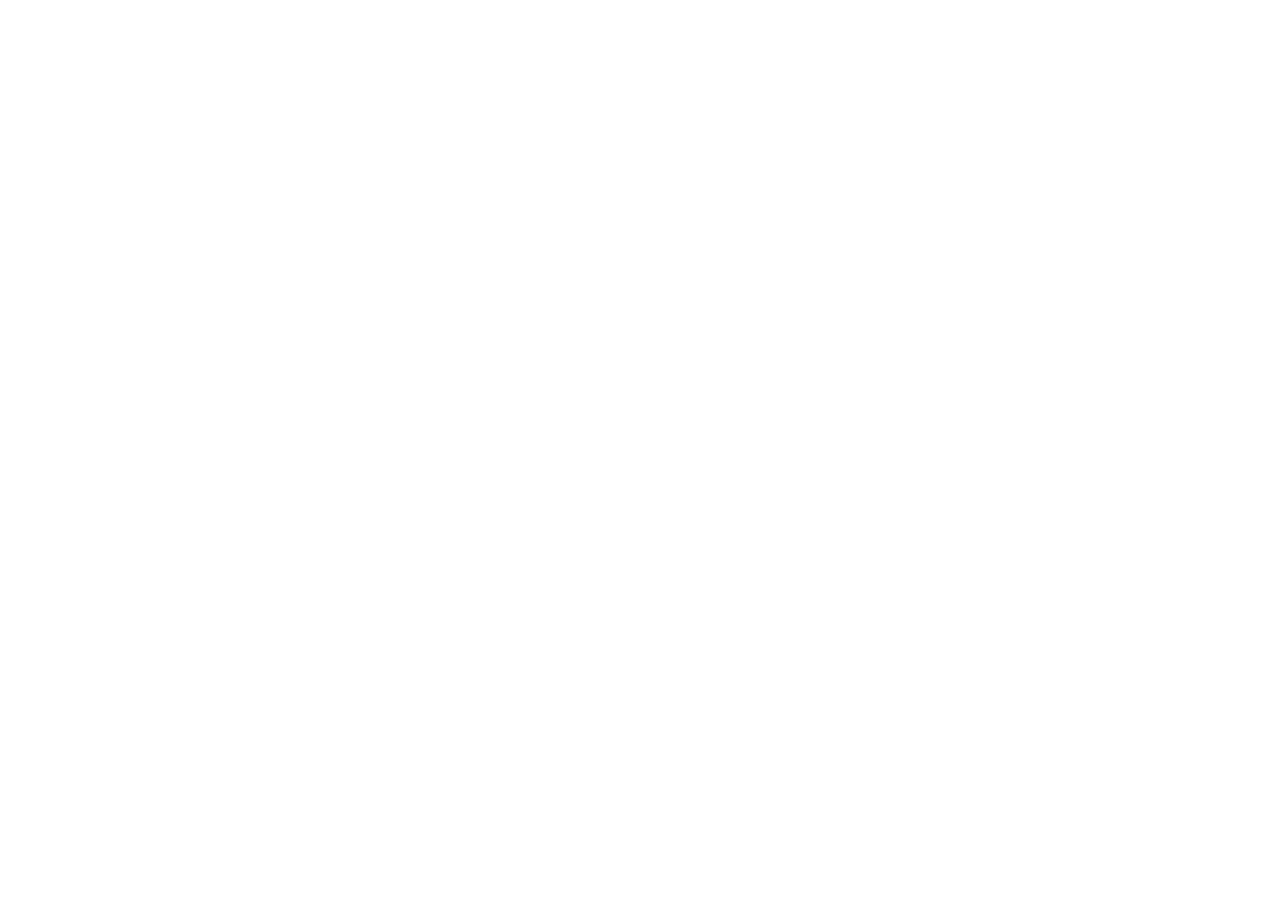
==== index.html @ adc4182f "Primeiro commit, iniciando o projeto do uber" ====
<!DOCTYPE html>
<html lang="pt-br">
<head>
    <meta charset="UTF-8">
    <meta name="viewport" content="width=device-width, initial-scale=1.0">
    <title>Uber</title>
    <link rel="stylesheet" href="style.css">
</head>
<body>
    
</body>
</html>
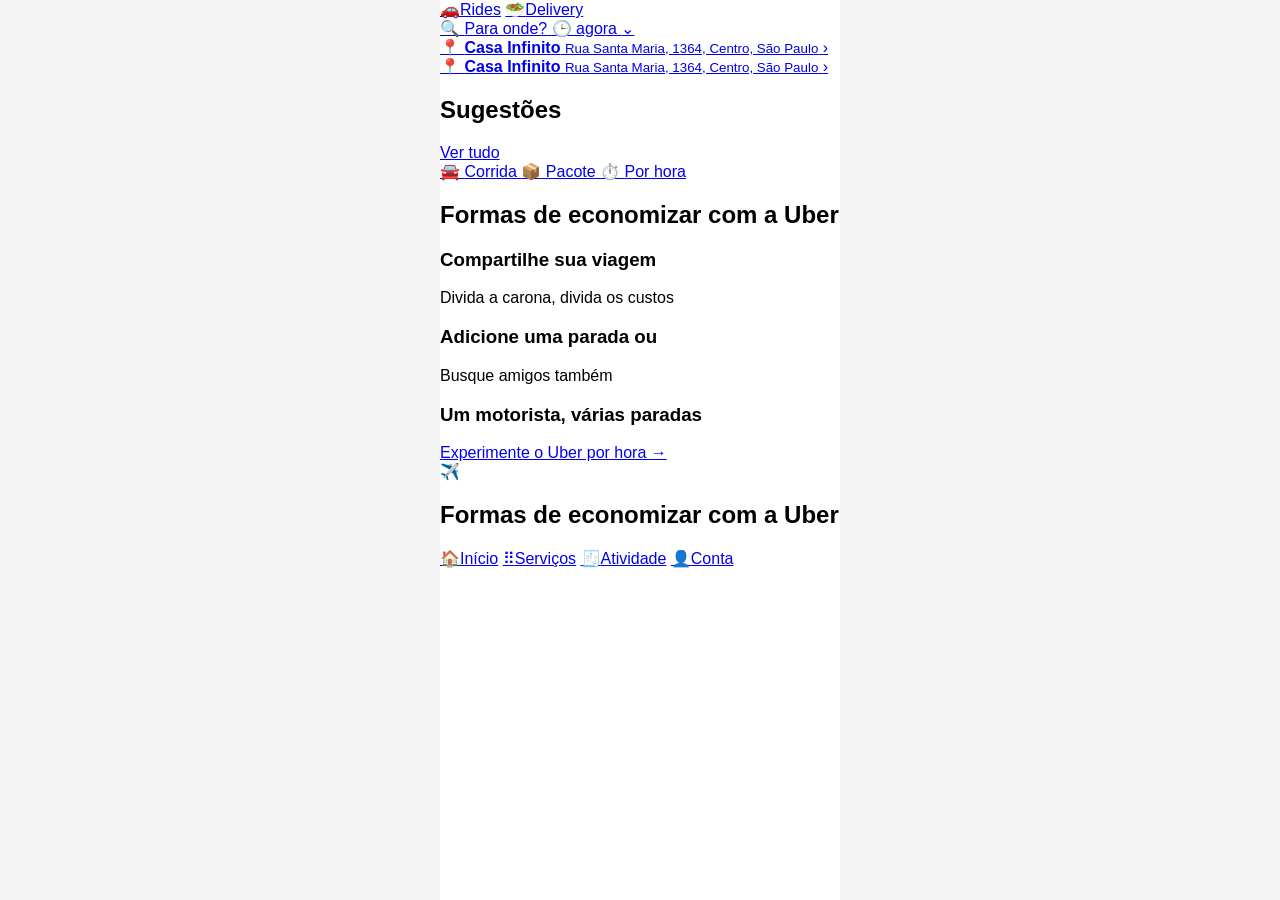
==== commit 6b564b90: "Início do projeto no arquivo index" ====
--- a/index.html
+++ b/index.html
@@ -7,6 +7,112 @@
     <link rel="stylesheet" href="style.css">
 </head>
 <body>
+    <div class="app">
+        <header class="topo">
+            <nav class="abas">
+                <a href="index.html" class="aba aba-ativa"><span class="aba-icone">🚗</span>Rides</a>
+                <a href="#" class="aba"><span class="aba-icone">🥗</span>Delivery</a>
+            </nav>
+
+            <!-- Barra de busca -->
+             <a href="destino.html" class="busca">
+                <span class="busca-lupa">🔍</span>
+                <span class="busca-texto">Para onde?</span>
+                <span class="busca-agora">🕒 agora <span class="seta-baixo">⌄</span></span>
+             </a>
+        </header>
+
+        <!-- LUGARES RECENTES -->
+         <section class="recentes">
+            <a href="#" class="lugar">
+                <span class="lugar-icone">📍</span>
+                <span class="lugar-info">
+                    <strong>Casa Infinito</strong>
+                    <small>Rua Santa Maria, 1364, Centro, São Paulo</small>
+                </span>
+                <span class="lugar-seta">›</span>
+            </a>
+            <a href="#" class="lugar">
+                <span class="lugar-icone">📍</span>
+                <span class="lugar-info">
+                    <strong>Casa Infinito</strong>
+                    <small>Rua Santa Maria, 1364, Centro, São Paulo</small>
+                </span>
+                <span class="lugar-seta">›</span>
+            </a>
+         </section>
+
+         <!-- SUGESTÕES -->
+          <section class="secao">
+            <div class="secao-titulo">
+                <h2>Sugestões</h2>
+                <a href="#">Ver tudo</a>
+            </div>
+            <div class="sugestoes">
+                <a href="corrida.html" class="sugestao">
+                    <span class="sugestao-icone">🚘</span>
+                    <span>Corrida</span>
+                </a>
+                <a href="#" class="sugestao">
+                    <span class="sugestao-icone">📦</span>
+                    <span>Pacote</span>
+                </a>
+                <a href="#" class="sugestao">
+                    <span class="sugestao-icone">⏱️</span>
+                    <span>Por hora</span>
+                </a>
+            </div>
+          </section>
+
+          <!-- FORMAS DE ECONOMIZAR (1) -->
+           <section class="secao">
+            <h2>Formas de economizar com a Uber</h2>
+            <div class="carrossel">
+                <article class="card-economia">
+                    <div class="card-img img-1"></div>
+                    <h3>Compartilhe sua viagem</h3>
+                    <p>Divida a carona, divida os custos</p>
+                </article>
+                <article class="card-economia">
+                    <div class="card-img img-2"></div>
+                    <h3>Adicione uma parada ou</h3>
+                    <p>Busque amigos também</p>
+                </article>
+            </div>
+           </section>
+
+           <!-- BANNER AZUL -->
+           <section class="banner-wrap">
+            <div class="banner">
+                <h3>Um motorista, várias paradas</h3>
+                <a href="#">Experimente o Uber por hora <span>→</span></a>
+                <div class="banner-aviao">✈️</div>
+            </div>
+            <div class="pontos">
+                <span class="ponto ponto-ativo"></span>
+                <span class="ponto"></span>
+                <span class="ponto"></span>
+            </div>
+           </section>
+
+           <!-- FORMAS DE ECONOMIZAR (2) -->
+            <section class="secao">
+                <h2>Formas de economizar com a Uber</h2>
+                <div class="carrossel">
+                    <div class="card-img img-3"></div>
+                    <div class="card-img img-4"></div>
+                </div>
+            </section>
+
+            <!-- MENU DE BAIXO -->
+             <nav class="menu-baixo">
+                <a href="index.html" class="menu-item menu-ativo"><span>🏠</span>Início</a>
+                <a href="#" class="menu-item"><span>⠿</span>Serviços</a>
+                <a href="viagens.html" class="menu-item"><span>🧾</span>Atividade</a>
+                <a href="#" class="menu-item"><span>👤</span>Conta</a>
+             </nav>
+             
+    </div>
     
 </body>
 </html>
--- a/style.css
+++ b/style.css
@@ -0,0 +1,11 @@
+body {
+  margin: 0;
+  background: #f3f3f3;
+  font-family: Arial, sans-serif;
+}
+.app {
+  max-width: 400px;
+  min-height: 100vh;
+  margin: 0 auto;
+  background: #fff;
+}
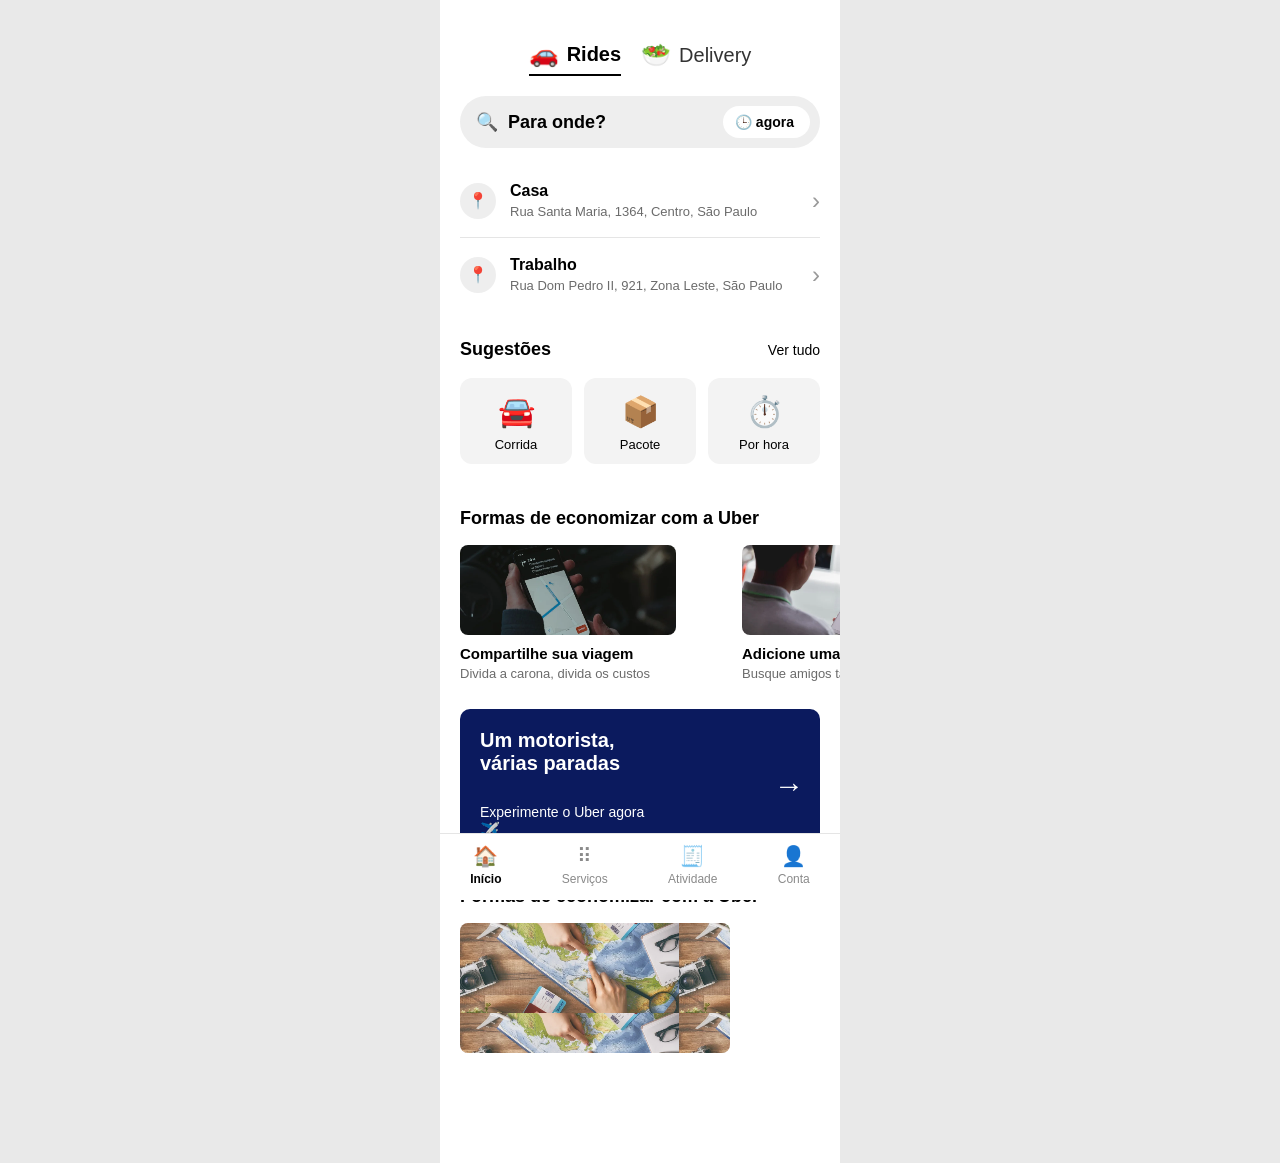
==== commit 2c6bd392: "Adicionando css ao index.html e corrigindo alguns erros" ====
--- a/index.html
+++ b/index.html
@@ -18,7 +18,7 @@
              <a href="destino.html" class="busca">
                 <span class="busca-lupa">🔍</span>
                 <span class="busca-texto">Para onde?</span>
-                <span class="busca-agora">🕒 agora <span class="seta-baixo">⌄</span></span>
+                <span class="busca-agora">🕒 agora <span class="seta-baixo"></span></span>
              </a>
         </header>
 
@@ -27,7 +27,7 @@
             <a href="#" class="lugar">
                 <span class="lugar-icone">📍</span>
                 <span class="lugar-info">
-                    <strong>Casa Infinito</strong>
+                    <strong>Casa</strong>
                     <small>Rua Santa Maria, 1364, Centro, São Paulo</small>
                 </span>
                 <span class="lugar-seta">›</span>
@@ -35,8 +35,8 @@
             <a href="#" class="lugar">
                 <span class="lugar-icone">📍</span>
                 <span class="lugar-info">
-                    <strong>Casa Infinito</strong>
-                    <small>Rua Santa Maria, 1364, Centro, São Paulo</small>
+                    <strong>Trabalho</strong>
+                    <small>Rua Dom Pedro II, 921, Zona Leste, São Paulo</small>
                 </span>
                 <span class="lugar-seta">›</span>
             </a>
@@ -85,7 +85,7 @@
            <section class="banner-wrap">
             <div class="banner">
                 <h3>Um motorista, várias paradas</h3>
-                <a href="#">Experimente o Uber por hora <span>→</span></a>
+                <a href="#">Experimente o Uber agora <span>→</span></a>
                 <div class="banner-aviao">✈️</div>
             </div>
             <div class="pontos">
--- a/style.css
+++ b/style.css
@@ -1,11 +1,306 @@
+    /* BASE */
+* {
+  box-sizing: border-box;
+  margin: 0;
+  padding: 0;
+}
+
 body {
-  margin: 0;
-  background: #f3f3f3;
-  font-family: Arial, sans-serif;
-}
+  font-family: Arial, Helvetica, sans-serif;
+  background: #e9e9e9;
+  color: #000;
+}
+
+a {
+  color: inherit;
+  text-decoration: none;
+}
+
+/* CELULAR CENTRALIZADO NO PC */
 .app {
   max-width: 400px;
   min-height: 100vh;
   margin: 0 auto;
   background: #fff;
-}+  padding-bottom: 90px; /* espaco para menu de baixo */
+}
+
+
+/* TOPO */
+.topo {
+  padding: 40px 20px 16px;
+}
+
+.abas {
+  display: flex;
+  justify-content: center;
+  gap: 20px;
+  margin-bottom: 20px;
+}
+
+.aba {
+  display: flex;
+  align-items: center;
+  gap: 8px;
+  font-size: 20px;
+  padding-bottom: 6px;
+  color: #333;
+}
+
+.aba-ativa {
+  font-weight: bold;
+  color: #000;
+  border-bottom: 2px solid #000;
+}
+
+.aba-icone {
+  font-size: 24px;
+}
+
+/* BUSCA */
+.busca {
+  display: flex;
+  align-items: center;
+  gap: 10px;
+  background: #eeeeee;
+  border-radius: 30px;
+  padding: 10px 10px 10px 16px;
+}
+
+.busca-lupa {
+  font-size: 18px;
+}
+
+.busca-texto {
+  flex: 1;
+  font-size: 18px;
+  font-weight: bold;
+}
+
+.busca-agora {
+  display: flex;
+  align-items: center;
+  gap: 4px;
+  background: #fff;
+  border-radius: 20px;
+  padding: 8px 12px;
+  font-size: 14px;
+  font-weight: bold;
+}
+
+.seta-baixo {
+  font-size: 18px;
+  line-height: 1;
+}
+
+/* LUGARES RECENTES */
+.recentes {
+  padding: 0 20px 8px;
+}
+
+.lugar {
+  display: flex;
+  align-items: center;
+  gap: 14px;
+  padding: 18px 0;
+}
+
+.lugar + .lugar {
+  border-top: 1px solid #e5e5e5;
+}
+
+.lugar-icone {
+  display: flex;
+  align-items: center;
+  justify-content: center;
+  width: 36px;
+  height: 36px;
+  background: #eeeeee;
+  border-radius: 50%;
+  font-size: 16px;
+}
+
+.lugar-info {
+  flex: 1;
+  display: flex;
+  flex-direction: column;
+  gap: 4px;
+}
+
+.lugar-info small {
+  font-size: 13px;
+  color: #6b6b6b;
+}
+
+.lugar-seta {
+  font-size: 24px;
+  color: #999;
+}
+
+/* SEÇÕES (faixa cinza grossa em cima) */
+.secao {
+  border-top: 18px;
+  padding: 20px 20px 8px;
+}
+
+.secao h2 {
+  font-size: 18px;
+  font-weight: bold;
+}
+
+.secao-titulo {
+  display: flex;
+  justify-content: space-between;
+  align-items: center;
+}
+
+.secao-titulo a {
+  font-size: 14px;
+}
+
+/* SUGESTÕES */
+.sugestoes {
+  display: flex;
+  gap: 12px;
+  margin: 18px 0 16px;
+}
+
+.sugestao {
+  flex: 1;
+  display: flex;
+  flex-direction: column;
+  align-items: center;
+  gap: 8px;
+  background: #f3f3f3;
+  border-radius: 12px;
+  padding: 16px 0 12px;
+  font-size: 13px;
+}
+
+.sugestao-icone {
+  font-size: 30px;
+}
+
+/* CARROSSEL (rolagem orizontal) */
+.carrossel {
+  display: flex;
+  gap: 12px;
+  overflow-x: auto;
+  margin: 16px -20px 0;
+  padding: 0 20px 12px;
+}
+
+.card-economia {
+  flex: 0 0 75%;
+}
+
+.card-economia h3{
+  font-size: 15px;
+  margin: 10px 0 4px;
+}
+
+.card-economia p {
+  font-size: 13px;
+  color: #6b6b6b;
+}
+
+.card-img {
+  flex: 0 0 75%;
+  height: 90px;
+  border-radius: 8px;
+}
+
+.card-economia .card-img {
+  width: 80%;
+}
+
+.img-1 {background-image: url(imagens/imagem-compartilhar.png);}
+.img-2 {background-image: url(imagens/imagem-parada.png);}
+.img-3 {background-image: url(imagens/imagem-economize.png); height: 130px}
+.igm-4 {background-image: url(imagens/imagem-economize.png); height: 130px}
+
+/* BANNER AZUL */
+.banner-wrap {
+  padding: 8px 20px 20px;
+}
+
+.banner {
+  position: relative;
+  overflow: hidden;
+  background: #0b1a5e;
+  color: #fff;
+  border-radius: 10px;
+  padding: 20px;
+  min-height: 150px;
+}
+
+.banner h3 {
+  max-width: 160px;
+  font-size: 20px;
+  margin-bottom: 28px;
+}
+
+.banner a {
+  font-size: 14px;
+}
+
+.banner a span {
+  position: absolute;
+  right: 16px;
+  top: 60px;
+  font-size: 30px;
+}
+
+.pontos {
+  display: flex;
+  justify-content: center;
+  gap: 6px;
+  margin-top: -22px;
+  position: relative;
+}
+
+.ponto {
+  width: 8px;
+  height: 8px;
+  border-radius: 50%;
+  background: rgba(255, 255, 255, 0.4);
+}
+
+.ponto-ativo {
+  background: #fff;
+}
+
+/* MENU DE BAIXO */
+.menu-baixo {
+  position: fixed;
+  bottom: 0;
+  left: 50%;
+  transform: translateX(-50%);
+  width: 100%;
+  max-width: 400px;
+  display: flex;
+  justify-content: space-around;
+  background-color: #fff;
+  border-top: 1px solid #e5e5e5;
+  padding: 10px 0 14px;
+}
+
+.menu-item {
+  display: flex;
+  flex-direction: column;
+  align-items: center;
+  gap: 4px;
+  font-size: 12px;
+  color: #8a8a8a;
+}
+
+.menu-item span {
+  font-size: 20px;
+}
+
+.menu-ativo {
+  color: #000;
+  font-weight: bold;
+}
+
+
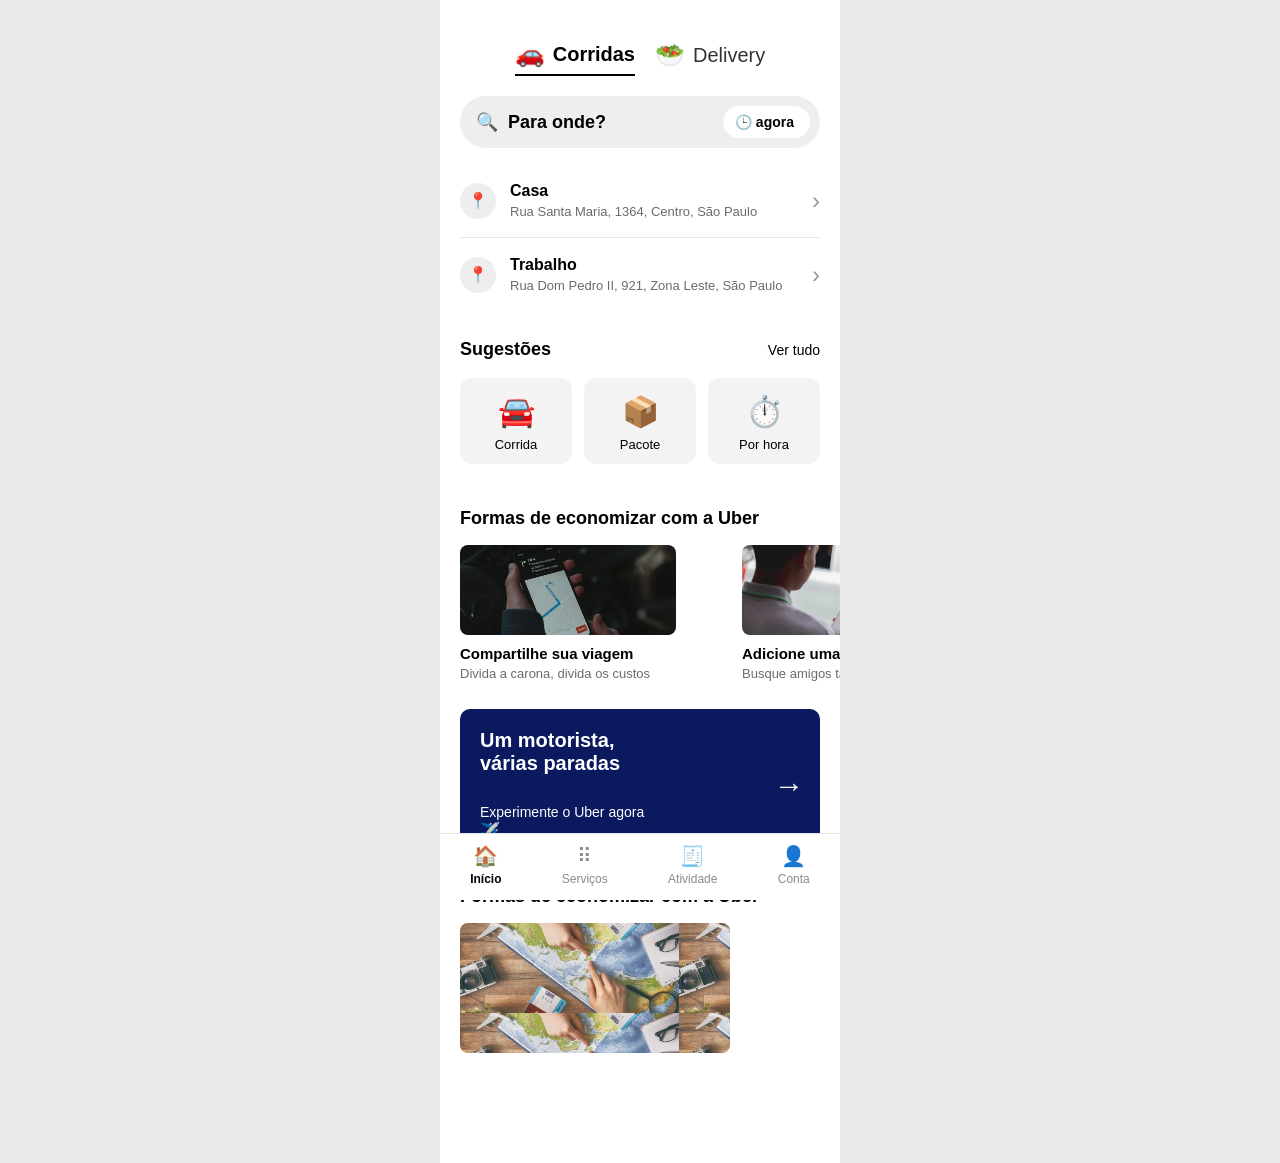
==== commit 60389584: "Realizando a correção de alguns erros" ====
--- a/index.html
+++ b/index.html
@@ -10,7 +10,7 @@
     <div class="app">
         <header class="topo">
             <nav class="abas">
-                <a href="index.html" class="aba aba-ativa"><span class="aba-icone">🚗</span>Rides</a>
+                <a href="index.html" class="aba aba-ativa"><span class="aba-icone">🚗</span>Corridas</a>
                 <a href="#" class="aba"><span class="aba-icone">🥗</span>Delivery</a>
             </nav>
 
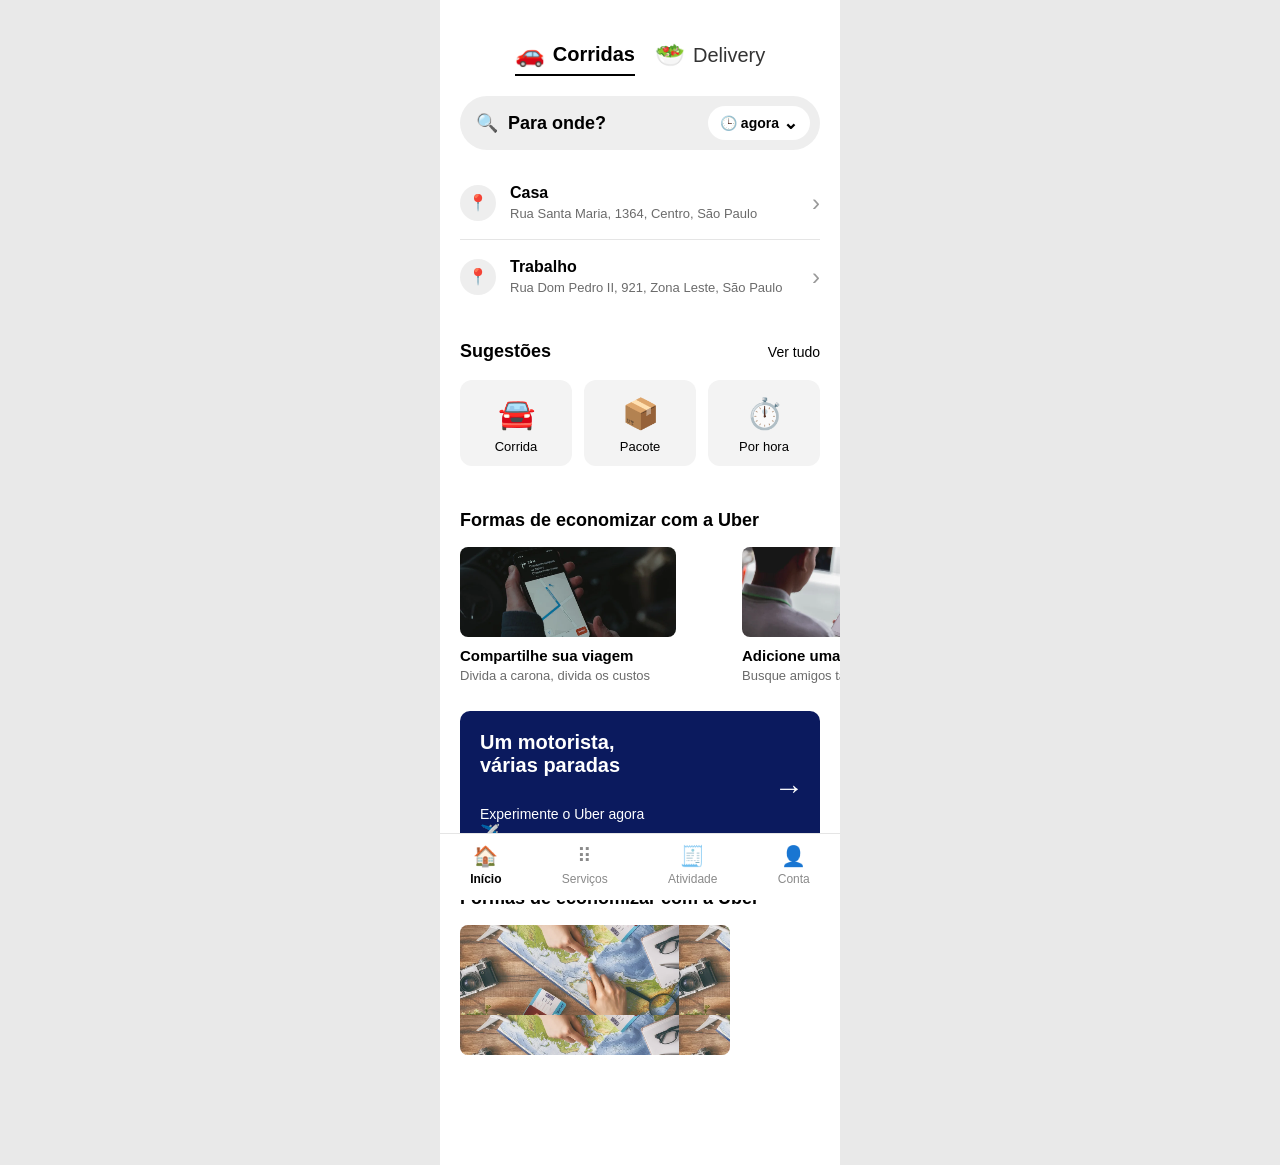
==== commit 5edc5a94: "Corrigindo o arquivo index.html" ====
--- a/index.html
+++ b/index.html
@@ -1,118 +1,119 @@
 <!DOCTYPE html>
-<html lang="pt-br">
+<html lang="pt-BR">
 <head>
-    <meta charset="UTF-8">
-    <meta name="viewport" content="width=device-width, initial-scale=1.0">
-    <title>Uber</title>
-    <link rel="stylesheet" href="style.css">
+  <meta charset="UTF-8">
+  <meta name="viewport" content="width=device-width, initial-scale=1.0">
+  <title>Uber</title>
+  <link rel="stylesheet" href="style.css">
 </head>
 <body>
-    <div class="app">
-        <header class="topo">
-            <nav class="abas">
-                <a href="index.html" class="aba aba-ativa"><span class="aba-icone">🚗</span>Corridas</a>
-                <a href="#" class="aba"><span class="aba-icone">🥗</span>Delivery</a>
-            </nav>
+  <div class="app">
 
-            <!-- Barra de busca -->
-             <a href="destino.html" class="busca">
-                <span class="busca-lupa">🔍</span>
-                <span class="busca-texto">Para onde?</span>
-                <span class="busca-agora">🕒 agora <span class="seta-baixo"></span></span>
-             </a>
-        </header>
+    <!-- TOPO: abas Corridas / Delivery -->
+    <header class="topo">
+      <nav class="abas">
+        <a href="index.html" class="aba aba-ativa"><span class="aba-icone">🚗</span>Corridas</a>
+        <a href="#" class="aba"><span class="aba-icone">🥗</span>Delivery</a>
+      </nav>
 
-        <!-- LUGARES RECENTES -->
-         <section class="recentes">
-            <a href="#" class="lugar">
-                <span class="lugar-icone">📍</span>
-                <span class="lugar-info">
-                    <strong>Casa</strong>
-                    <small>Rua Santa Maria, 1364, Centro, São Paulo</small>
-                </span>
-                <span class="lugar-seta">›</span>
-            </a>
-            <a href="#" class="lugar">
-                <span class="lugar-icone">📍</span>
-                <span class="lugar-info">
-                    <strong>Trabalho</strong>
-                    <small>Rua Dom Pedro II, 921, Zona Leste, São Paulo</small>
-                </span>
-                <span class="lugar-seta">›</span>
-            </a>
-         </section>
+      <!-- Barra de busca: "Para onde?" vai ao destino, "agora" vai ao agendamento -->
+      <div class="busca">
+        <span class="busca-lupa">🔍</span>
+        <a href="destino.html" class="busca-texto">Para onde?</a>
+        <a href="agendar.html" class="busca-agora">🕒 agora <span class="seta-baixo">⌄</span></a>
+      </div>
+    </header>
 
-         <!-- SUGESTÕES -->
-          <section class="secao">
-            <div class="secao-titulo">
-                <h2>Sugestões</h2>
-                <a href="#">Ver tudo</a>
-            </div>
-            <div class="sugestoes">
-                <a href="corrida.html" class="sugestao">
-                    <span class="sugestao-icone">🚘</span>
-                    <span>Corrida</span>
-                </a>
-                <a href="#" class="sugestao">
-                    <span class="sugestao-icone">📦</span>
-                    <span>Pacote</span>
-                </a>
-                <a href="#" class="sugestao">
-                    <span class="sugestao-icone">⏱️</span>
-                    <span>Por hora</span>
-                </a>
-            </div>
-          </section>
+    <!-- LUGARES RECENTES -->
+    <section class="recentes">
+      <a href="#" class="lugar">
+        <span class="lugar-icone">📍</span>
+        <span class="lugar-info">
+          <strong>Casa</strong>
+          <small>Rua Santa Maria, 1364, Centro, São Paulo</small>
+        </span>
+        <span class="lugar-seta">›</span>
+      </a>
+      <a href="#" class="lugar">
+        <span class="lugar-icone">📍</span>
+        <span class="lugar-info">
+          <strong>Trabalho</strong>
+          <small>Rua Dom Pedro II, 921, Zona Leste, São Paulo</small>
+        </span>
+        <span class="lugar-seta">›</span>
+      </a>
+    </section>
 
-          <!-- FORMAS DE ECONOMIZAR (1) -->
-           <section class="secao">
-            <h2>Formas de economizar com a Uber</h2>
-            <div class="carrossel">
-                <article class="card-economia">
-                    <div class="card-img img-1"></div>
-                    <h3>Compartilhe sua viagem</h3>
-                    <p>Divida a carona, divida os custos</p>
-                </article>
-                <article class="card-economia">
-                    <div class="card-img img-2"></div>
-                    <h3>Adicione uma parada ou</h3>
-                    <p>Busque amigos também</p>
-                </article>
-            </div>
-           </section>
+    <!-- SUGESTÕES -->
+    <section class="secao">
+      <div class="secao-titulo">
+        <h2>Sugestões</h2>
+        <a href="#">Ver tudo</a>
+      </div>
+      <div class="sugestoes">
+        <a href="corrida.html" class="sugestao">
+          <span class="sugestao-icone">🚘</span>
+          <span>Corrida</span>
+        </a>
+        <a href="#" class="sugestao">
+          <span class="sugestao-icone">📦</span>
+          <span>Pacote</span>
+        </a>
+        <a href="#" class="sugestao">
+          <span class="sugestao-icone">⏱️</span>
+          <span>Por hora</span>
+        </a>
+      </div>
+    </section>
 
-           <!-- BANNER AZUL -->
-           <section class="banner-wrap">
-            <div class="banner">
-                <h3>Um motorista, várias paradas</h3>
-                <a href="#">Experimente o Uber agora <span>→</span></a>
-                <div class="banner-aviao">✈️</div>
-            </div>
-            <div class="pontos">
-                <span class="ponto ponto-ativo"></span>
-                <span class="ponto"></span>
-                <span class="ponto"></span>
-            </div>
-           </section>
+    <!-- FORMAS DE ECONOMIZAR (1) -->
+    <section class="secao">
+      <h2>Formas de economizar com a Uber</h2>
+      <div class="carrossel">
+        <article class="card-economia">
+          <div class="card-img img-1"></div>
+          <h3>Compartilhe sua viagem</h3>
+          <p>Divida a carona, divida os custos</p>
+        </article>
+        <article class="card-economia">
+          <div class="card-img img-2"></div>
+          <h3>Adicione uma parada ou</h3>
+          <p>Busque amigos também</p>
+        </article>
+      </div>
+    </section>
 
-           <!-- FORMAS DE ECONOMIZAR (2) -->
-            <section class="secao">
-                <h2>Formas de economizar com a Uber</h2>
-                <div class="carrossel">
-                    <div class="card-img img-3"></div>
-                    <div class="card-img img-4"></div>
-                </div>
-            </section>
+    <!-- BANNER AZUL -->
+    <section class="banner-wrap">
+      <div class="banner">
+        <h3>Um motorista, várias paradas</h3>
+        <a href="paradas.html">Experimente o Uber agora <span>→</span></a>
+        <div class="banner-aviao">✈️</div>
+      </div>
+      <div class="pontos">
+        <span class="ponto ponto-ativo"></span>
+        <span class="ponto"></span>
+        <span class="ponto"></span>
+      </div>
+    </section>
 
-            <!-- MENU DE BAIXO -->
-             <nav class="menu-baixo">
-                <a href="index.html" class="menu-item menu-ativo"><span>🏠</span>Início</a>
-                <a href="#" class="menu-item"><span>⠿</span>Serviços</a>
-                <a href="viagens.html" class="menu-item"><span>🧾</span>Atividade</a>
-                <a href="#" class="menu-item"><span>👤</span>Conta</a>
-             </nav>
-             
-    </div>
-    
+    <!-- FORMAS DE ECONOMIZAR (2) -->
+    <section class="secao">
+      <h2>Formas de economizar com a Uber</h2>
+      <div class="carrossel">
+        <div class="card-img img-3"></div>
+        <div class="card-img img-4"></div>
+      </div>
+    </section>
+
+    <!-- MENU DE BAIXO -->
+    <nav class="menu-baixo">
+      <a href="index.html" class="menu-item menu-ativo"><span>🏠</span>Início</a>
+      <a href="#" class="menu-item"><span>⠿</span>Serviços</a>
+      <a href="viagens.html" class="menu-item"><span>🧾</span>Atividade</a>
+      <a href="#" class="menu-item"><span>👤</span>Conta</a>
+    </nav>
+
+  </div>
 </body>
 </html>
